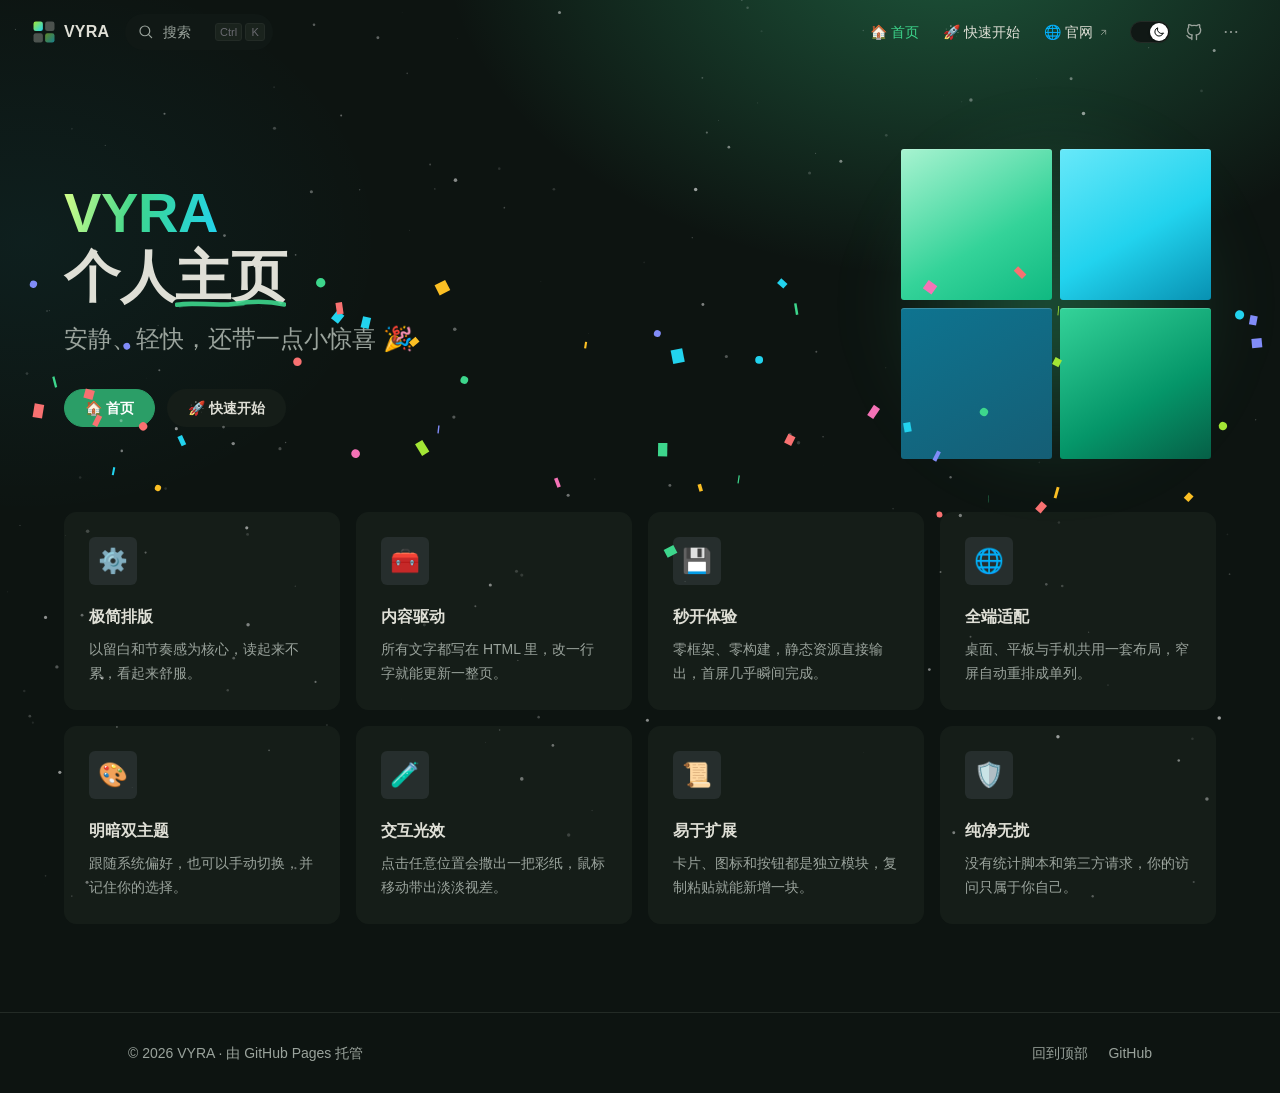
==== index.html @ b3dafbaf "Redesign: VitePress-style nav, pill theme switch, confetti click" ====
<!DOCTYPE html>
<html lang="zh-CN" data-theme="dark">
<head>
  <meta charset="utf-8">
  <meta name="viewport" content="width=device-width, initial-scale=1">
  <title>VYRA · 个人主页</title>
  <meta name="description" content="VYRA 的个人站点：星空背景、点击彩纸、特性卡片与明暗主题。纯静态，由 GitHub Pages 托管。">
  <meta name="theme-color" content="#0d1411">
  <meta property="og:title" content="VYRA · 个人主页">
  <meta property="og:description" content="属于你的数字自留地。">
  <meta property="og:type" content="website">
  <link rel="icon" href="assets/img/favicon.svg" type="image/svg+xml">
  <link rel="stylesheet" href="assets/css/style.css">
  <script>
    // 首帧前定主题，避免刷新闪白；默认深色，?theme=light 可预览浅色
    (function () {
      try {
        var q = new URLSearchParams(location.search).get('theme');
        if (q === 'light' || q === 'dark') {
          document.documentElement.dataset.theme = q;
          return;
        }
        var saved = localStorage.getItem('vyra-theme');
        document.documentElement.dataset.theme = saved === 'light' ? 'light' : 'dark';
      } catch (e) {
        document.documentElement.dataset.theme = 'dark';
      }
    })();
  </script>
</head>

<body id="top">
  <!-- 星空：在内容后面 -->
  <canvas id="fx" aria-hidden="true"></canvas>
  <!-- 彩纸：点击时在内容上面 -->
  <canvas id="confetti" aria-hidden="true"></canvas>

  <!-- ==================== 顶部导航 ==================== -->
  <header class="nav" id="nav">
    <div class="nav-bar">
      <a class="nav-title" href="#top" aria-label="回到首页">
        <svg class="nav-logo" viewBox="0 0 32 32" aria-hidden="true">
          <defs>
            <linearGradient id="lg" x1="0" y1="0" x2="1" y2="1">
              <stop offset="0" stop-color="#a3e635"></stop>
              <stop offset="1" stop-color="#22d3ee"></stop>
            </linearGradient>
          </defs>
          <rect x="2" y="2" width="12.5" height="12.5" rx="3" fill="url(#lg)"></rect>
          <rect x="17.5" y="2" width="12.5" height="12.5" rx="3" fill="currentColor" opacity=".3"></rect>
          <rect x="2" y="17.5" width="12.5" height="12.5" rx="3" fill="currentColor" opacity=".3"></rect>
          <rect x="17.5" y="17.5" width="12.5" height="12.5" rx="3" fill="url(#lg)" opacity=".55"></rect>
        </svg>
        <span>VYRA</span>
      </a>

      <button class="nav-search" id="searchTrigger" type="button" aria-haspopup="dialog">
        <svg viewBox="0 0 24 24" aria-hidden="true"><circle cx="10.5" cy="10.5" r="6.5"></circle><path d="m19.5 19.5-4-4"></path></svg>
        <span class="search-text">搜索</span>
        <span class="search-keys"><kbd>Ctrl</kbd><kbd>K</kbd></span>
      </button>

      <div class="nav-content">
        <nav class="nav-menu" aria-label="主导航">
          <a class="nav-link active" href="#top"><span>🏠 首页</span></a>
          <a class="nav-link" href="#features"><span>🚀 快速开始</span></a>
          <a class="nav-link external" href="https://github.com/cqlinglin" target="_blank" rel="noopener">
            <span>🌐 官网</span>
            <svg class="link-icon" viewBox="0 0 24 24" aria-hidden="true"><path d="M8 16 16 8M9 8h7v7"></path></svg>
          </a>
        </nav>

        <!-- 明暗开关：40×22 胶囊，滑块里带日/月图标 -->
        <div class="nav-appearance">
          <button class="switch" id="themeToggle" type="button" role="switch" aria-checked="false" aria-label="切换深浅模式" title="切换深浅模式">
            <span class="check">
              <span class="icon">
                <svg class="sun" viewBox="0 0 24 24" aria-hidden="true">
                  <circle cx="12" cy="12" r="4.2"></circle>
                  <path d="M12 2.6v2.2M12 19.2v2.2M2.6 12h2.2M19.2 12h2.2M5.3 5.3l1.6 1.6M17.1 17.1l1.6 1.6M5.3 18.7l1.6-1.6M17.1 6.9l1.6-1.6"></path>
                </svg>
                <svg class="moon" viewBox="0 0 24 24" aria-hidden="true">
                  <path d="M20.4 14.6A8.6 8.6 0 0 1 9.4 3.6a8.6 8.6 0 1 0 11 11Z"></path>
                </svg>
              </span>
            </span>
          </button>
        </div>

        <a class="nav-social" href="https://github.com/cqlinglin/cqlinglin.github.io" target="_blank" rel="noopener" aria-label="GitHub 仓库" title="GitHub 仓库">
          <svg viewBox="0 0 24 24" aria-hidden="true"><path d="M9 19c-4 1.2-4-2.2-5.5-2.7M15 21v-3.4c0-1 .1-1.4-.5-2 2.8-.3 5.5-1.4 5.5-6a4.7 4.7 0 0 0-1.3-3.2 4.4 4.4 0 0 0-.1-3.3s-1.1-.3-3.4 1.3a11.6 11.6 0 0 0-6 0C6.9 2.8 5.8 3.1 5.8 3.1a4.4 4.4 0 0 0-.1 3.3A4.7 4.7 0 0 0 4.4 9.6c0 4.6 2.7 5.7 5.5 6-.5.5-.5 1-.5 1.9V21"></path></svg>
        </a>

        <div class="nav-extra">
          <button class="extra-btn" id="extraBtn" type="button" aria-haspopup="true" aria-expanded="false" aria-label="更多">
            <svg viewBox="0 0 24 24" aria-hidden="true"><circle cx="5" cy="12" r="1.4"></circle><circle cx="12" cy="12" r="1.4"></circle><circle cx="19" cy="12" r="1.4"></circle></svg>
          </button>
          <div class="extra-menu" id="extraMenu" hidden>
            <div class="extra-group">
              <p class="extra-label">深浅模式</p>
              <button class="switch" id="themeToggle2" type="button" role="switch" aria-checked="false" aria-label="切换深浅模式">
                <span class="check">
                  <span class="icon">
                    <svg class="sun" viewBox="0 0 24 24" aria-hidden="true"><circle cx="12" cy="12" r="4.2"></circle><path d="M12 2.6v2.2M12 19.2v2.2M2.6 12h2.2M19.2 12h2.2M5.3 5.3l1.6 1.6M17.1 17.1l1.6 1.6M5.3 18.7l1.6-1.6M17.1 6.9l1.6-1.6"></path></svg>
                    <svg class="moon" viewBox="0 0 24 24" aria-hidden="true"><path d="M20.4 14.6A8.6 8.6 0 0 1 9.4 3.6a8.6 8.6 0 1 0 11 11Z"></path></svg>
                  </span>
                </span>
              </button>
            </div>
            <div class="extra-group">
              <a class="extra-item" href="https://github.com/cqlinglin/cqlinglin.github.io" target="_blank" rel="noopener">
                <svg viewBox="0 0 24 24" aria-hidden="true"><path d="M9 19c-4 1.2-4-2.2-5.5-2.7M15 21v-3.4c0-1 .1-1.4-.5-2 2.8-.3 5.5-1.4 5.5-6a4.7 4.7 0 0 0-1.3-3.2 4.4 4.4 0 0 0-.1-3.3s-1.1-.3-3.4 1.3a11.6 11.6 0 0 0-6 0C6.9 2.8 5.8 3.1 5.8 3.1a4.4 4.4 0 0 0-.1 3.3A4.7 4.7 0 0 0 4.4 9.6c0 4.6 2.7 5.7 5.5 6-.5.5-.5 1-.5 1.9V21"></path></svg>
                <span>GitHub 仓库</span>
              </a>
            </div>
          </div>
        </div>

        <button class="hamburger" id="menuBtn" type="button" aria-label="菜单" aria-expanded="false" aria-controls="navScreen">
          <span></span><span></span><span></span>
        </button>
      </div>
    </div>

    <!-- 手机端下拉 -->
    <div class="nav-screen" id="navScreen" hidden>
      <a class="screen-link" href="#top">🏠 首页</a>
      <a class="screen-link" href="#features">🚀 快速开始</a>
      <a class="screen-link" href="https://github.com/cqlinglin" target="_blank" rel="noopener">🌐 官网</a>
      <div class="screen-row">
        <span>深浅模式</span>
        <button class="switch" id="themeToggle3" type="button" role="switch" aria-checked="false" aria-label="切换深浅模式">
          <span class="check">
            <span class="icon">
              <svg class="sun" viewBox="0 0 24 24" aria-hidden="true"><circle cx="12" cy="12" r="4.2"></circle><path d="M12 2.6v2.2M12 19.2v2.2M2.6 12h2.2M19.2 12h2.2M5.3 5.3l1.6 1.6M17.1 17.1l1.6 1.6M5.3 18.7l1.6-1.6M17.1 6.9l1.6-1.6"></path></svg>
              <svg class="moon" viewBox="0 0 24 24" aria-hidden="true"><path d="M20.4 14.6A8.6 8.6 0 0 1 9.4 3.6a8.6 8.6 0 1 0 11 11Z"></path></svg>
            </span>
          </span>
        </button>
      </div>
    </div>
  </header>

  <main>
    <!-- ==================== 首屏 ==================== -->
    <section class="hero">
      <div class="hero-container">
        <div class="hero-main">
          <h1 class="heading">
            <span class="name">VYRA</span>
            <span class="text">个人<span class="mark">主页</span></span>
          </h1>
          <p class="tagline">安静、轻快，还带一点小惊喜 🎉</p>
          <div class="actions">
            <a class="btn brand" href="#features">🏠 首页</a>
            <a class="btn alt" href="#features">🚀 快速开始</a>
          </div>
        </div>

        <div class="hero-image" aria-hidden="true">
          <div class="image-bg"></div>
          <div class="logo-grid">
            <span></span><span></span><span></span><span></span>
          </div>
        </div>
      </div>
    </section>

    <!-- ==================== 特性 ==================== -->
    <section class="features" id="features">
      <div class="features-container">
        <div class="items">
          <!-- 想改内容：改 h2 与 p；加一张卡就复制整个 <div class="item"> -->
          <div class="item">
            <article class="box">
              <div class="icon">⚙️</div>
              <h2 class="title">极简排版</h2>
              <p class="details">以留白和节奏感为核心，读起来不累，看起来舒服。</p>
            </article>
          </div>
          <div class="item">
            <article class="box">
              <div class="icon">🧰</div>
              <h2 class="title">内容驱动</h2>
              <p class="details">所有文字都写在 HTML 里，改一行字就能更新一整页。</p>
            </article>
          </div>
          <div class="item">
            <article class="box">
              <div class="icon">💾</div>
              <h2 class="title">秒开体验</h2>
              <p class="details">零框架、零构建，静态资源直接输出，首屏几乎瞬间完成。</p>
            </article>
          </div>
          <div class="item">
            <article class="box">
              <div class="icon">🌐</div>
              <h2 class="title">全端适配</h2>
              <p class="details">桌面、平板与手机共用一套布局，窄屏自动重排成单列。</p>
            </article>
          </div>
          <div class="item">
            <article class="box">
              <div class="icon">🎨</div>
              <h2 class="title">明暗双主题</h2>
              <p class="details">跟随系统偏好，也可以手动切换，并记住你的选择。</p>
            </article>
          </div>
          <div class="item">
            <article class="box">
              <div class="icon">🧪</div>
              <h2 class="title">交互光效</h2>
              <p class="details">点击任意位置会撒出一把彩纸，鼠标移动带出淡淡视差。</p>
            </article>
          </div>
          <div class="item">
            <article class="box">
              <div class="icon">📜</div>
              <h2 class="title">易于扩展</h2>
              <p class="details">卡片、图标和按钮都是独立模块，复制粘贴就能新增一块。</p>
            </article>
          </div>
          <div class="item">
            <article class="box">
              <div class="icon">🛡️</div>
              <h2 class="title">纯净无扰</h2>
              <p class="details">没有统计脚本和第三方请求，你的访问只属于你自己。</p>
            </article>
          </div>
        </div>
      </div>
    </section>
  </main>

  <footer class="footer">
    <div class="footer-inner">
      <p class="footer-text">© <span id="year">2026</span> VYRA · 由 GitHub Pages 托管</p>
      <p class="footer-links">
        <a href="#top">回到顶部</a>
        <a href="https://github.com/cqlinglin" target="_blank" rel="noopener">GitHub</a>
      </p>
    </div>
  </footer>

  <!-- ==================== 搜索浮层 ==================== -->
  <div class="search-overlay" id="searchOverlay" role="dialog" aria-modal="true" aria-label="站内搜索" hidden>
    <div class="search-panel">
      <div class="search-field">
        <svg viewBox="0 0 24 24" aria-hidden="true"><circle cx="11" cy="11" r="7"></circle><path d="m20 20-3.5-3.5"></path></svg>
        <input id="searchInput" type="text" placeholder="搜索页面里的内容…" autocomplete="off" spellcheck="false">
        <button class="search-close" id="searchClose" type="button" aria-label="关闭搜索">Esc</button>
      </div>
      <ul class="search-results" id="searchResults"></ul>
      <p class="search-empty" id="searchEmpty" hidden>没有找到相关内容</p>
    </div>
  </div>

  <script src="assets/js/main.js" defer></script>
</body>
</html>
---- assets/css/style.css ----
/* ============================================================
   VYRA · 个人主页
   版式参照 VitePress 默认主题的首页：导航 64px、首屏 1152px 两栏、
   标题 56/64、按钮 38px 圆角 20、卡片 12px 圆角 + 48px emoji 图标。
   配色为深绿星光 / 纯白两套，可在下面两组变量里整体替换。
   ============================================================ */

/* ---------- 1. 变量 ---------- */
:root {
  --nav-height: 64px;
  --layout-max: 1440px;
  --content-max: 1152px;

  --bg: #0d1411;
  --bg-alt: #101815;
  --bg-soft: #151d18;
  --bg-elv: #1a231d;
  --nav-bg: rgba(13, 20, 17, 0.82);
  --divider: #232b26;
  --text-1: #dfdfd6;
  --text-2: #9aa39c;
  --text-3: #6a6a71;
  --knob: #ffffff;

  --brand-1: #3dd68c;
  --brand-2: #30a46c;
  --brand-3: #2b9e67;
  --brand-soft: rgba(61, 214, 140, 0.14);
  --glow: rgba(61, 214, 140, 0.34);
  --press: rgba(142, 150, 170, 0.14);
  --shadow-1: 0 1px 2px rgba(0, 0, 0, 0.12), 0 1px 3px rgba(0, 0, 0, 0.16);
  --shadow-2: 0 12px 28px rgba(0, 0, 0, 0.35);

  --ease: cubic-bezier(0.22, 1, 0.36, 1);
}

:root[data-theme="light"] {
  --bg: #ffffff;
  --bg-alt: #f6f6f7;
  --bg-soft: #f6f6f7;
  --bg-elv: #ffffff;
  --nav-bg: rgba(255, 255, 255, 0.86);
  --divider: #e2e2e3;
  --text-1: #3c3c43;
  --text-2: #67676c;
  --text-3: #929295;
  --knob: #1b1b1f;

  --brand-1: #18794e;
  --brand-2: #299764;
  --brand-3: #30a46c;
  --brand-soft: rgba(24, 121, 78, 0.1);
  --glow: rgba(48, 164, 108, 0.22);
  --press: rgba(142, 150, 170, 0.18);
  --shadow-2: 0 12px 28px rgba(15, 32, 25, 0.12);
}

/* ---------- 2. 基础 ---------- */
*,
*::before,
*::after {
  box-sizing: border-box;
}

html {
  scroll-behavior: smooth;
  scroll-padding-top: calc(var(--nav-height) + 8px);
  -webkit-text-size-adjust: 100%;
}

body {
  margin: 0;
  min-height: 100vh;
  color: var(--text-1);
  background-color: var(--bg);
  background-image:
    radial-gradient(58% 46% at 74% -6%, var(--glow), transparent 68%),
    radial-gradient(40% 36% at 2% 22%, rgba(34, 211, 238, 0.06), transparent 70%);
  background-repeat: no-repeat;
  font-family: -apple-system, BlinkMacSystemFont, "Segoe UI", Roboto, "PingFang SC",
    "HarmonyOS Sans SC", "Microsoft YaHei", sans-serif;
  font-size: 16px;
  line-height: 24px;
  overflow-x: hidden;
  transition: background-color 0.25s ease, color 0.25s ease;
}

h1,
h2,
h3,
p {
  margin: 0;
}

a {
  color: inherit;
  text-decoration: none;
}

img,
svg {
  display: block;
  max-width: 100%;
}

::selection {
  background: var(--brand-soft);
}

:focus-visible {
  outline: 2px solid var(--brand-1);
  outline-offset: 2px;
  border-radius: 4px;
}

#fx {
  position: fixed;
  inset: 0;
  width: 100%;
  height: 100%;
  z-index: 0;
  pointer-events: none;
  opacity: 0.95;
}

:root[data-theme="light"] #fx {
  opacity: 0.14;
}

#confetti {
  position: fixed;
  inset: 0;
  width: 100%;
  height: 100%;
  z-index: 999;
  pointer-events: none;
}

/* ---------- 3. 导航 ---------- */
.nav {
  position: fixed;
  top: 0;
  left: 0;
  right: 0;
  z-index: 50;
  transition: background-color 0.25s ease, border-color 0.25s ease;
  border-bottom: 1px solid transparent;
}

.nav.scrolled {
  background: var(--nav-bg);
  border-bottom-color: var(--divider);
  backdrop-filter: blur(12px) saturate(160%);
  -webkit-backdrop-filter: blur(12px) saturate(160%);
}

.nav-bar {
  display: flex;
  align-items: center;
  height: var(--nav-height);
  max-width: calc(var(--layout-max) - 64px);
  margin: 0 auto;
  padding: 0 32px;
}

.nav-title {
  display: flex;
  align-items: center;
  gap: 8px;
  font-size: 16px;
  font-weight: 700;
  letter-spacing: 0.01em;
  white-space: nowrap;
}

.nav-logo {
  width: 24px;
  height: 24px;
  color: var(--text-1);
}

.nav-search {
  display: flex;
  align-items: center;
  gap: 8px;
  height: 36px;
  margin-left: 16px;
  padding: 0 8px 0 12px;
  border: 0;
  border-radius: 40px;
  background: var(--bg-alt);
  color: var(--text-2);
  font: inherit;
  font-size: 14px;
  cursor: pointer;
  transition: background-color 0.25s, color 0.25s;
}

.nav-search:hover {
  color: var(--text-1);
  background: var(--bg-soft);
}

.nav-search svg {
  width: 18px;
  height: 18px;
  flex-shrink: 0;
  fill: none;
  stroke: currentColor;
  stroke-width: 1.6;
  stroke-linecap: round;
}

.search-text {
  padding-right: 10px;
  white-space: nowrap;
}

.search-keys {
  display: flex;
  gap: 3px;
  margin-left: 6px;
}

.search-keys kbd {
  display: inline-flex;
  align-items: center;
  justify-content: center;
  height: 18px;
  min-width: 20px;
  padding: 0 4px;
  border: 1px solid var(--divider);
  border-radius: 3px;
  background: var(--bg-elv);
  color: var(--text-3);
  font-family: inherit;
  font-size: 11px;
  line-height: 1;
}

.nav-content {
  display: flex;
  align-items: center;
  margin-left: auto;
}

.nav-menu {
  display: flex;
  align-items: center;
}

.nav-link {
  display: flex;
  align-items: center;
  gap: 4px;
  padding: 0 12px;
  line-height: var(--nav-height);
  font-size: 14px;
  font-weight: 500;
  color: var(--text-1);
  white-space: nowrap;
  transition: color 0.25s;
}

.nav-link:hover,
.nav-link.active {
  color: var(--brand-1);
}

.link-icon {
  width: 13px;
  height: 13px;
  fill: none;
  stroke: currentColor;
  stroke-width: 1.6;
  stroke-linecap: round;
  opacity: 0.6;
}

.nav-appearance {
  display: flex;
  align-items: center;
  padding-left: 8px;
}

/* 明暗开关 */
.switch {
  position: relative;
  display: block;
  width: 40px;
  height: 22px;
  padding: 0;
  border: 1px solid var(--divider);
  border-radius: 11px;
  background: var(--bg-alt);
  cursor: pointer;
  flex-shrink: 0;
  transition: border-color 0.25s, background-color 0.25s;
}

.switch:hover {
  border-color: var(--brand-1);
}

.switch .check {
  position: absolute;
  top: 1px;
  left: 1px;
  width: 18px;
  height: 18px;
  border-radius: 50%;
  background: var(--knob);
  box-shadow: var(--shadow-1);
  transition: transform 0.25s var(--ease);
}

.switch .icon {
  position: relative;
  display: block;
  width: 18px;
  height: 18px;
  border-radius: 50%;
  overflow: hidden;
}

.switch .icon svg {
  position: absolute;
  top: 3px;
  left: 3px;
  width: 12px;
  height: 12px;
  fill: none;
  stroke: var(--bg);
  stroke-width: 2;
  stroke-linecap: round;
  stroke-linejoin: round;
  transition: opacity 0.25s;
}

:root[data-theme="light"] .switch .icon svg {
  stroke: var(--bg);
}

.switch .sun {
  opacity: 0;
}

.switch .moon {
  opacity: 1;
}

:root[data-theme="light"] .switch .sun {
  opacity: 1;
}

:root[data-theme="light"] .switch .moon {
  opacity: 0;
}

:root[data-theme="dark"] .switch .check {
  transform: translateX(18px);
}

.nav-social {
  display: grid;
  place-items: center;
  width: 36px;
  height: 36px;
  margin-left: 6px;
  border-radius: 6px;
  color: var(--text-2);
  transition: color 0.25s, background-color 0.25s;
}

.nav-social:hover {
  color: var(--text-1);
  background: var(--press);
}

.nav-social svg {
  width: 20px;
  height: 20px;
  fill: none;
  stroke: currentColor;
  stroke-width: 1.6;
  stroke-linecap: round;
  stroke-linejoin: round;
}

.nav-extra {
  position: relative;
}

.extra-btn {
  display: grid;
  place-items: center;
  width: 34px;
  height: 34px;
  margin-left: 2px;
  padding: 0;
  border: 0;
  border-radius: 6px;
  background: transparent;
  color: var(--text-2);
  cursor: pointer;
  transition: color 0.25s, background-color 0.25s;
}

.extra-btn:hover,
.extra-btn[aria-expanded="true"] {
  color: var(--text-1);
  background: var(--press);
}

.extra-btn svg {
  width: 18px;
  height: 18px;
  fill: currentColor;
}

.extra-menu {
  position: absolute;
  top: calc(100% + 8px);
  right: 0;
  min-width: 208px;
  padding: 8px;
  border: 1px solid var(--divider);
  border-radius: 12px;
  background: var(--bg-elv);
  box-shadow: var(--shadow-2);
}

.extra-menu[hidden] {
  display: none;
}

.extra-group + .extra-group {
  margin-top: 4px;
  padding-top: 8px;
  border-top: 1px solid var(--divider);
}

.extra-label {
  padding: 4px 10px 8px;
  color: var(--text-3);
  font-size: 12px;
  line-height: 16px;
}

.extra-group .switch {
  margin: 0 10px 8px;
}

.extra-item {
  display: flex;
  align-items: center;
  gap: 10px;
  padding: 8px 10px;
  border-radius: 6px;
  font-size: 14px;
  color: var(--text-1);
}

.extra-item:hover {
  background: var(--press);
}

.extra-item svg {
  width: 16px;
  height: 16px;
  fill: none;
  stroke: currentColor;
  stroke-width: 1.6;
}

.hamburger {
  display: none;
  width: 40px;
  height: 40px;
  margin-left: 8px;
  padding: 0;
  border: 0;
  border-radius: 6px;
  background: transparent;
  cursor: pointer;
}

.hamburger span {
  display: block;
  width: 18px;
  height: 2px;
  margin: 4px auto;
  border-radius: 2px;
  background: var(--text-1);
  transition: transform 0.25s var(--ease), opacity 0.25s;
}

.hamburger[aria-expanded="true"] span:nth-child(1) {
  transform: translateY(6px) rotate(45deg);
}

.hamburger[aria-expanded="true"] span:nth-child(2) {
  opacity: 0;
}

.hamburger[aria-expanded="true"] span:nth-child(3) {
  transform: translateY(-6px) rotate(-45deg);
}

.nav-screen {
  display: flex;
  flex-direction: column;
  padding: 8px 16px 16px;
  border-top: 1px solid var(--divider);
  background: var(--bg);
}

.nav-screen[hidden] {
  display: none;
}

.screen-link {
  padding: 10px 8px;
  border-radius: 6px;
  font-size: 15px;
  color: var(--text-1);
}

.screen-link:hover {
  background: var(--press);
}

.screen-row {
  display: flex;
  align-items: center;
  justify-content: space-between;
  margin-top: 4px;
  padding: 10px 8px 6px;
  border-top: 1px solid var(--divider);
  font-size: 14px;
  color: var(--text-2);
}

/* ---------- 4. 首屏 ---------- */
.hero {
  padding: calc(var(--nav-height) + 80px) 64px 40px;
}

.hero-container {
  display: flex;
  align-items: center;
  justify-content: space-between;
  gap: 32px;
  max-width: var(--content-max);
  margin: 0 auto;
}

.hero-main {
  flex: 1 1 auto;
  max-width: 592px;
}

.heading {
  display: flex;
  flex-direction: column;
  font-weight: 700;
  letter-spacing: -0.4px;
}

.name,
.text {
  width: fit-content;
  font-size: 56px;
  line-height: 64px;
  font-weight: 700;
}

.name {
  background: linear-gradient(100deg, #d7ff8a 0%, var(--brand-1) 46%, #22d3ee 100%);
  -webkit-background-clip: text;
  background-clip: text;
  color: transparent;
}

:root[data-theme="light"] .name {
  background: linear-gradient(100deg, #4d7c0f 0%, var(--brand-1) 52%, #0e7490 100%);
  -webkit-background-clip: text;
  background-clip: text;
}

.text {
  position: relative;
  color: var(--text-1);
}

/* 手绘下划线 */
.mark {
  position: relative;
  display: inline-block;
}

.mark::after {
  content: "";
  position: absolute;
  left: 0;
  right: 0;
  bottom: 0.02em;
  height: 0.16em;
  background: url("data:image/svg+xml;charset=utf-8,%3Csvg xmlns='http://www.w3.org/2000/svg' viewBox='0 0 200 14' preserveAspectRatio='none'%3E%3Cpath d='M3 9C34 3.4 71 12 108 7.2S172 3.6 197 8.6' fill='none' stroke='%233dd68c' stroke-width='7' stroke-linecap='round'/%3E%3Cpath d='M8 11.6C44 7 86 12.4 124 9.4' fill='none' stroke='%233dd68c' stroke-width='3' stroke-linecap='round' opacity='.45'/%3E%3C/svg%3E")
    no-repeat center / 100% 100%;
  opacity: 0.9;
  pointer-events: none;
}

:root[data-theme="light"] .mark::after {
  filter: brightness(0.75) saturate(1.2);
}

.tagline {
  max-width: 592px;
  padding-top: 12px;
  color: var(--text-2);
  font-size: 24px;
  line-height: 36px;
  font-weight: 500;
}

.actions {
  display: flex;
  flex-wrap: wrap;
  gap: 12px;
  padding-top: 32px;
}

.btn {
  display: inline-flex;
  align-items: center;
  gap: 6px;
  height: 38px;
  padding: 0 20px;
  border: 1px solid transparent;
  border-radius: 20px;
  font-size: 14px;
  font-weight: 600;
  line-height: 36px;
  white-space: nowrap;
  transition: background-color 0.25s, border-color 0.25s, color 0.25s,
    transform 0.2s var(--ease);
}

.btn:hover {
  transform: translateY(-1px);
}

.btn.brand {
  background: var(--brand-3);
  border-color: var(--brand-3);
  color: #ffffff;
}

.btn.brand:hover {
  background: var(--brand-2);
  border-color: var(--brand-2);
}

.btn.alt {
  background: var(--bg-soft);
  border-color: transparent;
  color: var(--text-1);
}

.btn.alt:hover {
  background: var(--bg-elv);
}

.hero-image {
  position: relative;
  display: grid;
  place-items: center;
  flex: 0 0 320px;
  width: 320px;
  height: 320px;
}

.image-bg {
  position: absolute;
  width: 320px;
  height: 320px;
  border-radius: 50%;
  background: radial-gradient(circle at center, var(--glow), transparent 68%);
  filter: blur(28px);
  transform: scale(1.15);
  animation: breathe 8s ease-in-out infinite;
}

.logo-grid {
  position: relative;
  display: grid;
  grid-template-columns: repeat(2, 1fr);
  gap: 8px;
  width: 310px;
  height: 310px;
  animation: float 7s ease-in-out infinite;
}

.logo-grid span {
  border-radius: 3px;
  box-shadow: inset 0 1px 0 rgba(255, 255, 255, 0.18);
}

.logo-grid span:nth-child(1) {
  background: linear-gradient(150deg, #a7f3d0, #34d399 60%, #10b981);
}

.logo-grid span:nth-child(2) {
  background: linear-gradient(150deg, #67e8f9, #22d3ee 55%, #0891b2);
}

.logo-grid span:nth-child(3) {
  background: linear-gradient(150deg, #0e7490, #155e75);
}

.logo-grid span:nth-child(4) {
  background: linear-gradient(150deg, #34d399, #059669 60%, #065f46);
}

/* ---------- 5. 特性卡片 ---------- */
.features {
  padding: 8px 64px 88px;
}

.features-container {
  max-width: var(--content-max);
  margin: 0 auto;
}

.items {
  display: flex;
  flex-wrap: wrap;
  margin: -8px;
}

.item {
  width: 25%;
  padding: 8px;
}

.box {
  display: flex;
  flex-direction: column;
  height: 100%;
  padding: 24px;
  border: 1px solid var(--bg-soft);
  border-radius: 12px;
  background: var(--bg-soft);
  transition: border-color 0.25s, background-color 0.25s, transform 0.25s var(--ease);
}

.box:hover {
  border-color: var(--brand-1);
  transform: translateY(-2px);
}

.box .icon {
  display: flex;
  align-items: center;
  justify-content: center;
  width: 48px;
  height: 48px;
  margin-bottom: 20px;
  border-radius: 6px;
  background: var(--press);
  font-size: 24px;
  line-height: 1;
}

.box .title {
  font-size: 16px;
  line-height: 24px;
  font-weight: 600;
  color: var(--text-1);
}

.box .details {
  padding-top: 8px;
  color: var(--text-2);
  font-size: 14px;
  line-height: 24px;
  font-weight: 500;
}

/* ---------- 6. 页脚 ---------- */
.footer {
  border-top: 1px solid var(--divider);
}

.footer-inner {
  display: flex;
  flex-wrap: wrap;
  align-items: center;
  justify-content: space-between;
  gap: 12px;
  max-width: var(--content-max);
  margin: 0 auto;
  padding: 28px 64px;
  color: var(--text-2);
  font-size: 14px;
}

.footer-links {
  display: flex;
  gap: 20px;
}

.footer-links a:hover {
  color: var(--text-1);
}

/* ---------- 7. 搜索浮层 ---------- */
.search-overlay {
  position: fixed;
  inset: 0;
  z-index: 1000;
  display: grid;
  justify-items: center;
  align-content: start;
  padding: 12vh 20px 20px;
  background: rgba(0, 0, 0, 0.5);
  backdrop-filter: blur(8px);
  -webkit-backdrop-filter: blur(8px);
}

:root[data-theme="light"] .search-overlay {
  background: rgba(60, 70, 65, 0.32);
}

.search-overlay[hidden] {
  display: none;
}

.search-panel {
  width: min(560px, 100%);
  border: 1px solid var(--divider);
  border-radius: 12px;
  background: var(--bg-elv);
  box-shadow: var(--shadow-2);
  overflow: hidden;
}

.search-field {
  display: flex;
  align-items: center;
  gap: 12px;
  padding: 14px 16px;
  border-bottom: 1px solid var(--divider);
}

.search-field svg {
  width: 17px;
  height: 17px;
  flex-shrink: 0;
  fill: none;
  stroke: var(--text-2);
  stroke-width: 1.8;
  stroke-linecap: round;
}

.search-field input {
  flex: 1;
  min-width: 0;
  border: 0;
  background: transparent;
  color: var(--text-1);
  font: inherit;
  font-size: 15px;
  outline: none;
}

.search-field input::placeholder {
  color: var(--text-3);
}

.search-close {
  padding: 3px 8px;
  border: 1px solid var(--divider);
  border-radius: 4px;
  background: transparent;
  color: var(--text-3);
  font: inherit;
  font-size: 11px;
  cursor: pointer;
}

.search-close:hover {
  color: var(--text-1);
}

.search-results {
  max-height: 46vh;
  margin: 0;
  padding: 8px;
  list-style: none;
  overflow-y: auto;
}

.search-results li a {
  display: block;
  padding: 9px 12px;
  border-radius: 6px;
}

.search-results li a:hover,
.search-results li a.is-hover {
  background: var(--press);
}

.search-results strong {
  display: block;
  font-size: 14px;
  font-weight: 600;
}

.search-results span {
  display: block;
  margin-top: 2px;
  color: var(--text-2);
  font-size: 12px;
  overflow: hidden;
  text-overflow: ellipsis;
  white-space: nowrap;
}

.search-empty {
  padding: 18px 20px 22px;
  color: var(--text-2);
  font-size: 14px;
  text-align: center;
}

/* ---------- 8. 动画 ---------- */
@keyframes float {
  0%, 100% { transform: translateY(0) rotate(-2deg); }
  50% { transform: translateY(-10px) rotate(1deg); }
}

@keyframes breathe {
  0%, 100% { opacity: 0.7; transform: scale(1.1); }
  50% { opacity: 1; transform: scale(1.22); }
}

/* ---------- 9. 响应式 ---------- */
@media (max-width: 1100px) {
  .name,
  .text {
    font-size: 48px;
    line-height: 56px;
  }

  .tagline {
    font-size: 20px;
    line-height: 32px;
  }

  .hero-image {
    flex-basis: 260px;
    width: 260px;
    height: 260px;
  }

  .logo-grid {
    width: 240px;
    height: 240px;
  }

  .image-bg {
    width: 260px;
    height: 260px;
  }
}

@media (max-width: 959px) {
  .hero {
    padding: calc(var(--nav-height) + 40px) 24px 40px;
  }

  .hero-container {
    flex-direction: column;
    gap: 24px;
    text-align: center;
  }

  .hero-image {
    order: -1;
    flex-basis: 220px;
    width: 220px;
    height: 220px;
  }

  .logo-grid {
    width: 200px;
    height: 200px;
    gap: 8px;
  }

  .image-bg {
    width: 220px;
    height: 220px;
  }

  .hero-main {
    max-width: 100%;
  }

  .name,
  .text {
    margin: 0 auto;
  }

  .tagline {
    margin: 0 auto;
  }

  .actions {
    justify-content: center;
  }

  .features {
    padding: 8px 24px 64px;
  }

  .footer-inner {
    padding: 24px;
  }
}

@media (max-width: 767px) {
  .nav-search {
    display: none;
  }

  .nav-menu {
    display: none;
  }

  .nav-appearance,
  .nav-social {
    display: none;
  }

  .hamburger {
    display: block;
  }

  .nav-bar {
    padding: 0 16px 0 24px;
  }

  .item {
    width: 50%;
  }

  .search-keys,
  .search-text {
    display: none;
  }
}

@media (max-width: 639px) {
  .name,
  .text {
    font-size: 32px;
    line-height: 40px;
  }

  .tagline {
    font-size: 18px;
    line-height: 28px;
  }

  .item {
    width: 100%;
  }

  .hero-image {
    flex-basis: 180px;
    width: 180px;
    height: 180px;
  }

  .logo-grid {
    width: 170px;
    height: 170px;
  }

  .image-bg {
    width: 180px;
    height: 180px;
  }

}

/* ---------- 10. 动效偏好 ---------- */
@media (prefers-reduced-motion: reduce) {
  html {
    scroll-behavior: auto;
  }

  *,
  *::before,
  *::after {
    animation-duration: 0.001ms !important;
    animation-iteration-count: 1 !important;
    transition-duration: 0.001ms !important;
  }
}
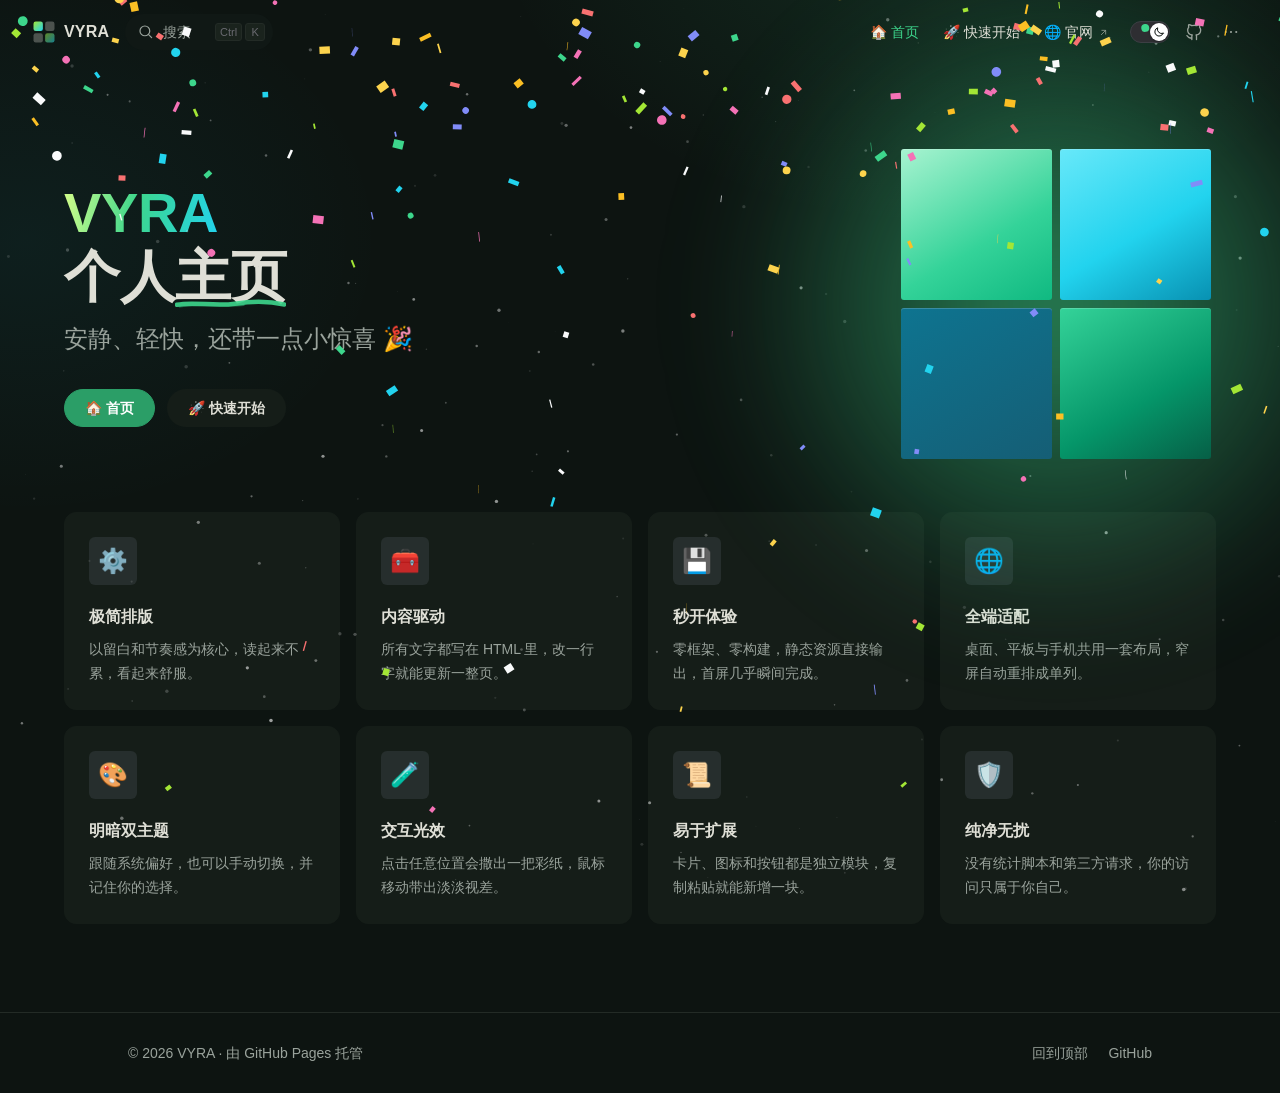
==== commit d2f24add: "Add load confetti, click burst, theme circle reveal, hue glow" ====
--- a/index.html
+++ b/index.html
@@ -255,6 +255,9 @@
     </div>
   </div>
 
+  <!-- 主题切换时从开关位置扩散的圆形遮罩 -->
+  <div class="theme-veil" id="themeVeil" hidden></div>
+
   <script src="assets/js/main.js" defer></script>
 </body>
 </html>
--- a/assets/css/style.css
+++ b/assets/css/style.css
@@ -21,12 +21,14 @@
   --text-2: #9aa39c;
   --text-3: #6a6a71;
   --knob: #ffffff;
+  --switch-bg: #2e2e32;
+  --switch-border: #3c3f44;
 
   --brand-1: #3dd68c;
   --brand-2: #30a46c;
   --brand-3: #2b9e67;
   --brand-soft: rgba(61, 214, 140, 0.14);
-  --glow: rgba(61, 214, 140, 0.34);
+  --glow: #3dd68c;
   --press: rgba(142, 150, 170, 0.14);
   --shadow-1: 0 1px 2px rgba(0, 0, 0, 0.12), 0 1px 3px rgba(0, 0, 0, 0.16);
   --shadow-2: 0 12px 28px rgba(0, 0, 0, 0.35);
@@ -45,12 +47,14 @@
   --text-2: #67676c;
   --text-3: #929295;
   --knob: #1b1b1f;
+  --switch-bg: #f1f1f2;
+  --switch-border: #d9d9de;
 
   --brand-1: #18794e;
   --brand-2: #299764;
   --brand-3: #30a46c;
   --brand-soft: rgba(24, 121, 78, 0.1);
-  --glow: rgba(48, 164, 108, 0.22);
+  --glow: #2ea36a;
   --press: rgba(142, 150, 170, 0.18);
   --shadow-2: 0 12px 28px rgba(15, 32, 25, 0.12);
 }
@@ -74,7 +78,7 @@
   color: var(--text-1);
   background-color: var(--bg);
   background-image:
-    radial-gradient(58% 46% at 74% -6%, var(--glow), transparent 68%),
+    radial-gradient(52% 42% at 74% -8%, rgba(61, 214, 140, 0.12), transparent 68%),
     radial-gradient(40% 36% at 2% 22%, rgba(34, 211, 238, 0.06), transparent 70%);
   background-repeat: no-repeat;
   font-family: -apple-system, BlinkMacSystemFont, "Segoe UI", Roboto, "PingFang SC",
@@ -157,6 +161,7 @@
 .nav-bar {
   display: flex;
   align-items: center;
+  gap: 0;
   height: var(--nav-height);
   max-width: calc(var(--layout-max) - 64px);
   margin: 0 auto;
@@ -165,6 +170,7 @@
 
 .nav-title {
   display: flex;
+  flex-shrink: 0;
   align-items: center;
   gap: 8px;
   font-size: 16px;
@@ -181,6 +187,7 @@
 
 .nav-search {
   display: flex;
+  flex-shrink: 0;
   align-items: center;
   gap: 8px;
   height: 36px;
@@ -240,12 +247,14 @@
 
 .nav-content {
   display: flex;
+  flex-shrink: 0;
   align-items: center;
   margin-left: auto;
 }
 
 .nav-menu {
   display: flex;
+  flex-shrink: 0;
   align-items: center;
 }
 
@@ -281,6 +290,26 @@
   display: flex;
   align-items: center;
   padding-left: 8px;
+  flex-shrink: 0;
+}
+
+@media (max-width: 1279px) {
+  .nav-appearance {
+    display: none;
+  }
+}
+
+@media (max-width: 1100px) {
+  .nav-search {
+    width: 36px;
+    padding: 0;
+    justify-content: center;
+  }
+
+  .search-text,
+  .search-keys {
+    display: none;
+  }
 }
 
 /* 明暗开关 */
@@ -290,9 +319,9 @@
   width: 40px;
   height: 22px;
   padding: 0;
-  border: 1px solid var(--divider);
+  border: 1px solid var(--switch-border);
   border-radius: 11px;
-  background: var(--bg-alt);
+  background: var(--switch-bg);
   cursor: pointer;
   flex-shrink: 0;
   transition: border-color 0.25s, background-color 0.25s;
@@ -684,13 +713,14 @@
 
 .image-bg {
   position: absolute;
-  width: 320px;
-  height: 320px;
+  inset: -70%;
   border-radius: 50%;
-  background: radial-gradient(circle at center, var(--glow), transparent 68%);
-  filter: blur(28px);
-  transform: scale(1.15);
-  animation: breathe 8s ease-in-out infinite;
+  background: radial-gradient(circle at center, var(--glow) 0%, transparent 62%);
+  filter: blur(52px) hue-rotate(0deg);
+  opacity: 0.6;
+  animation: hueSpin 16s linear infinite;
+  pointer-events: none;
+  will-change: filter;
 }
 
 .logo-grid {
@@ -701,6 +731,10 @@
   width: 310px;
   height: 310px;
   animation: float 7s ease-in-out infinite;
+}
+
+:root[data-theme="light"] .image-bg {
+  opacity: 0.3;
 }
 
 .logo-grid span {
@@ -948,6 +982,25 @@
   50% { opacity: 1; transform: scale(1.22); }
 }
 
+@keyframes hueSpin {
+  from { filter: blur(52px) hue-rotate(0deg); }
+  to { filter: blur(52px) hue-rotate(360deg); }
+}
+
+/* 主题切换：从开关位置扩散的圆形遮罩 */
+.theme-veil {
+  position: fixed;
+  inset: 0;
+  z-index: 2000;
+  pointer-events: none;
+  background: #0d1411;
+  will-change: clip-path, opacity;
+}
+
+.theme-veil[hidden] {
+  display: none;
+}
+
 /* ---------- 9. 响应式 ---------- */
 @media (max-width: 1100px) {
   .name,
@@ -972,10 +1025,6 @@
     height: 240px;
   }
 
-  .image-bg {
-    width: 260px;
-    height: 260px;
-  }
 }
 
 @media (max-width: 959px) {
@@ -1002,10 +1051,6 @@
     gap: 8px;
   }
 
-  .image-bg {
-    width: 220px;
-    height: 220px;
-  }
 
   .hero-main {
     max-width: 100%;
@@ -1092,10 +1137,6 @@
     height: 170px;
   }
 
-  .image-bg {
-    width: 180px;
-    height: 180px;
-  }
 
 }
 
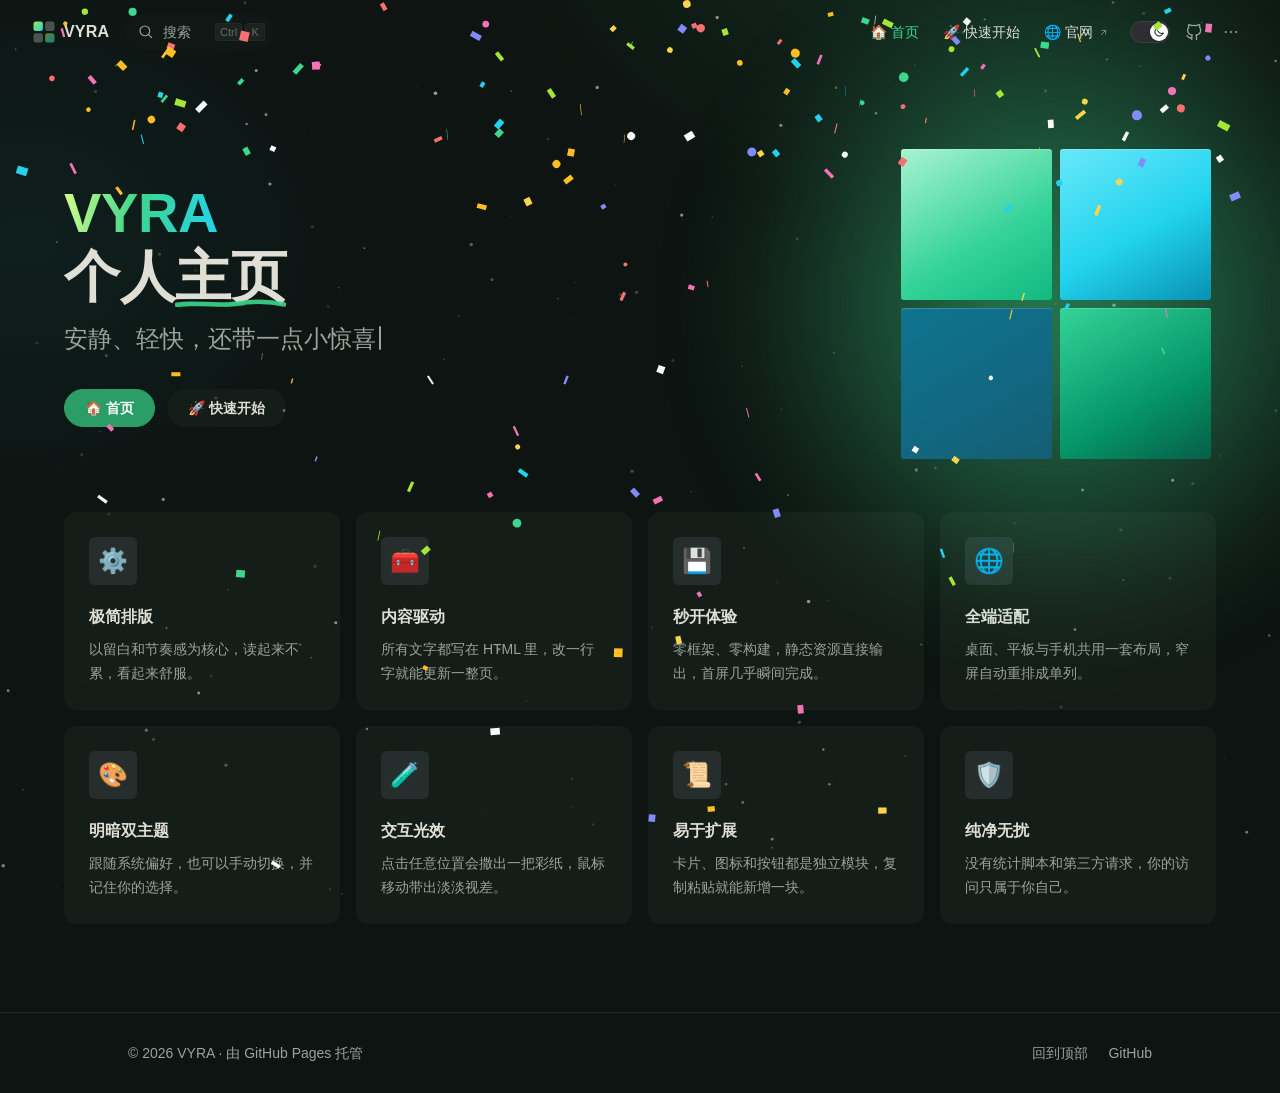
==== commit 2abd809e: "Type-on tagline, non-covering theme wave, static hero logo" ====
--- a/index.html
+++ b/index.html
@@ -150,7 +150,9 @@
             <span class="name">VYRA</span>
             <span class="text">个人<span class="mark">主页</span></span>
           </h1>
-          <p class="tagline">安静、轻快，还带一点小惊喜 🎉</p>
+          <p class="tagline" data-text="安静、轻快，还带一点小惊喜 🎉">
+            <span id="typeText">安静、轻快，还带一点小惊喜 🎉</span><span class="caret" aria-hidden="true"></span>
+          </p>
           <div class="actions">
             <a class="btn brand" href="#features">🏠 首页</a>
             <a class="btn alt" href="#features">🚀 快速开始</a>
@@ -255,8 +257,8 @@
     </div>
   </div>
 
-  <!-- 主题切换时从开关位置扩散的圆形遮罩 -->
-  <div class="theme-veil" id="themeVeil" hidden></div>
+  <!-- 主题切换时从开关扩散的光波 -->
+  <div class="theme-wave" id="themeWave" hidden></div>
 
   <script src="assets/js/main.js" defer></script>
 </body>
--- a/assets/css/style.css
+++ b/assets/css/style.css
@@ -645,6 +645,23 @@
   filter: brightness(0.75) saturate(1.2);
 }
 
+/* 逐字输入的光标 */
+.caret {
+  display: inline-block;
+  width: 2px;
+  height: 1.02em;
+  margin-left: 3px;
+  border-radius: 1px;
+  vertical-align: -0.14em;
+  background: currentColor;
+  animation: caretBlink 1.1s steps(1, end) infinite;
+}
+
+@keyframes caretBlink {
+  0%, 49% { opacity: 1; }
+  50%, 100% { opacity: 0; }
+}
+
 .tagline {
   max-width: 592px;
   padding-top: 12px;
@@ -730,7 +747,6 @@
   gap: 8px;
   width: 310px;
   height: 310px;
-  animation: float 7s ease-in-out infinite;
 }
 
 :root[data-theme="light"] .image-bg {
@@ -972,11 +988,6 @@
 }
 
 /* ---------- 8. 动画 ---------- */
-@keyframes float {
-  0%, 100% { transform: translateY(0) rotate(-2deg); }
-  50% { transform: translateY(-10px) rotate(1deg); }
-}
-
 @keyframes breathe {
   0%, 100% { opacity: 0.7; transform: scale(1.1); }
   50% { opacity: 1; transform: scale(1.22); }
@@ -987,18 +998,42 @@
   to { filter: blur(52px) hue-rotate(360deg); }
 }
 
-/* 主题切换：从开关位置扩散的圆形遮罩 */
-.theme-veil {
+/* 切换主题时让所有颜色一起过渡 */
+html.theme-changing *,
+html.theme-changing *::before,
+html.theme-changing *::after {
+  transition: background-color 0.25s ease, color 0.25s ease,
+    border-color 0.25s ease, fill 0.25s ease, stroke 0.25s ease !important;
+}
+
+/* 主题切换：从开关位置扩散的柔光波，不遮挡内容 */
+.theme-wave {
   position: fixed;
-  inset: 0;
-  z-index: 2000;
+  top: 0;
+  left: 0;
+  width: 10px;
+  height: 10px;
+  margin: -5px 0 0 -5px;
+  border-radius: 50%;
+  z-index: 1200;
   pointer-events: none;
-  background: #0d1411;
-  will-change: clip-path, opacity;
-}
-
-.theme-veil[hidden] {
+  will-change: transform, opacity;
+  animation: themeWave 620ms cubic-bezier(0.22, 0.61, 0.36, 1) forwards;
+}
+
+.theme-wave[hidden] {
   display: none;
+}
+
+@keyframes themeWave {
+  from {
+    transform: translate(var(--wx, 50vw), var(--wy, 10vh)) scale(0.6);
+    opacity: 0.95;
+  }
+  to {
+    transform: translate(var(--wx, 50vw), var(--wy, 10vh)) scale(var(--ws, 120));
+    opacity: 0;
+  }
 }
 
 /* ---------- 9. 响应式 ---------- */
@@ -1142,6 +1177,9 @@
 
 /* ---------- 10. 动效偏好 ---------- */
 @media (prefers-reduced-motion: reduce) {
+  .caret {
+    display: none;
+  }
   html {
     scroll-behavior: auto;
   }
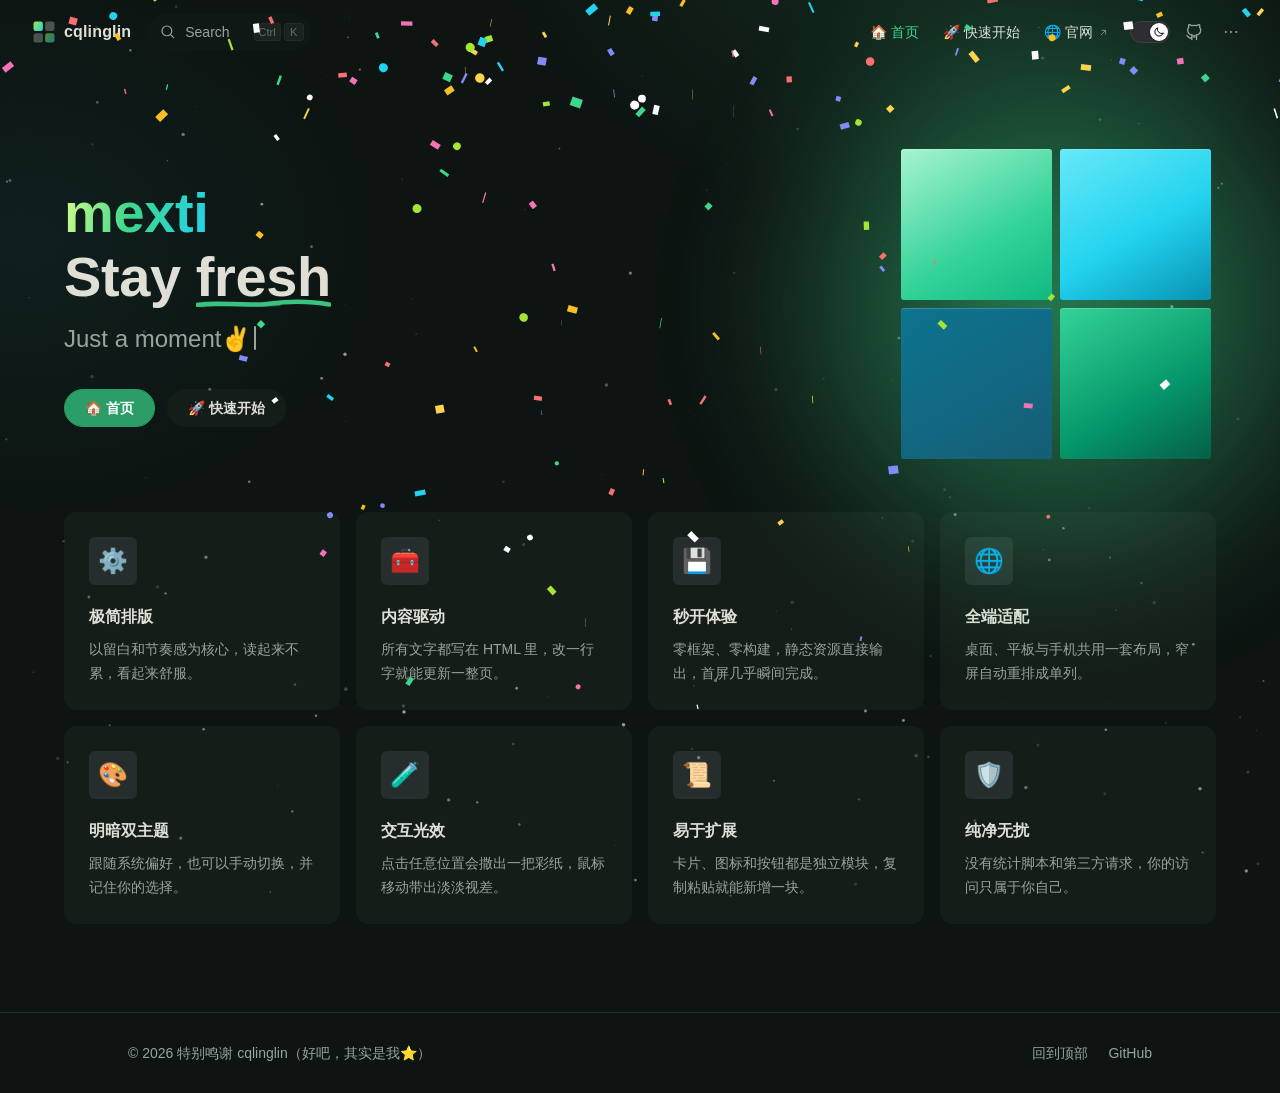
==== commit 6cc1b83d: "Add CNAME for cqlinglin.cn" ====
--- a/index.html
+++ b/index.html
@@ -3,10 +3,10 @@
 <head>
   <meta charset="utf-8">
   <meta name="viewport" content="width=device-width, initial-scale=1">
-  <title>VYRA · 个人主页</title>
-  <meta name="description" content="VYRA 的个人站点：星空背景、点击彩纸、特性卡片与明暗主题。纯静态，由 GitHub Pages 托管。">
+  <title>mexti · 个人主页</title>
+  <meta name="description" content="mexti · 个人主页">
   <meta name="theme-color" content="#0d1411">
-  <meta property="og:title" content="VYRA · 个人主页">
+  <meta property="og:title" content="mexti · 个人主页">
   <meta property="og:description" content="属于你的数字自留地。">
   <meta property="og:type" content="website">
   <link rel="icon" href="assets/img/favicon.svg" type="image/svg+xml">
@@ -51,12 +51,12 @@
           <rect x="2" y="17.5" width="12.5" height="12.5" rx="3" fill="currentColor" opacity=".3"></rect>
           <rect x="17.5" y="17.5" width="12.5" height="12.5" rx="3" fill="url(#lg)" opacity=".55"></rect>
         </svg>
-        <span>VYRA</span>
+        <span>cqlinglin</span>
       </a>
 
       <button class="nav-search" id="searchTrigger" type="button" aria-haspopup="dialog">
         <svg viewBox="0 0 24 24" aria-hidden="true"><circle cx="10.5" cy="10.5" r="6.5"></circle><path d="m19.5 19.5-4-4"></path></svg>
-        <span class="search-text">搜索</span>
+        <span class="search-text">Search</span>
         <span class="search-keys"><kbd>Ctrl</kbd><kbd>K</kbd></span>
       </button>
 
@@ -147,11 +147,11 @@
       <div class="hero-container">
         <div class="hero-main">
           <h1 class="heading">
-            <span class="name">VYRA</span>
-            <span class="text">个人<span class="mark">主页</span></span>
+            <span class="name">mexti</span>
+            <span class="text">Stay <span class="mark">fresh</span></span>
           </h1>
-          <p class="tagline" data-text="安静、轻快，还带一点小惊喜 🎉">
-            <span id="typeText">安静、轻快，还带一点小惊喜 🎉</span><span class="caret" aria-hidden="true"></span>
+          <p class="tagline" data-text="Just a moment✌️">
+            <span id="typeText">Just a moment✌️</span><span class="caret" aria-hidden="true"></span>
           </p>
           <div class="actions">
             <a class="btn brand" href="#features">🏠 首页</a>
@@ -236,7 +236,7 @@
 
   <footer class="footer">
     <div class="footer-inner">
-      <p class="footer-text">© <span id="year">2026</span> VYRA · 由 GitHub Pages 托管</p>
+      <p class="footer-text">© <span id="year">2026</span> 特别鸣谢 cqlinglin（好吧，其实是我⭐）</p>
       <p class="footer-links">
         <a href="#top">回到顶部</a>
         <a href="https://github.com/cqlinglin" target="_blank" rel="noopener">GitHub</a>
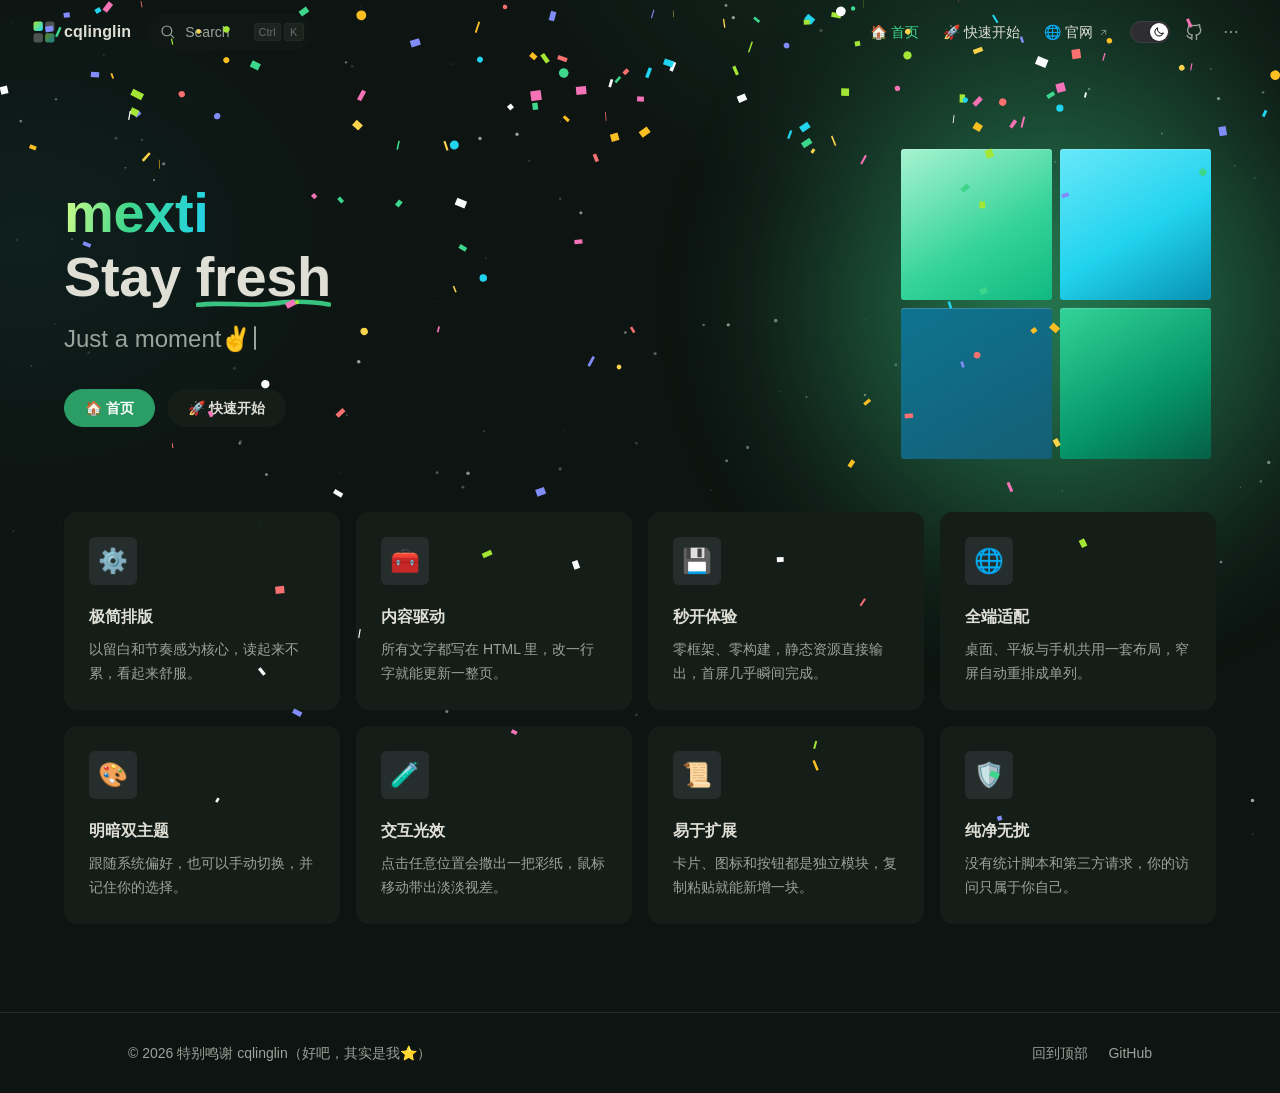
==== commit 2559560f: "Make feature cards clickable links" ====
--- a/index.html
+++ b/index.html
@@ -172,62 +172,62 @@
     <section class="features" id="features">
       <div class="features-container">
         <div class="items">
-          <!-- 想改内容：改 h2 与 p；加一张卡就复制整个 <div class="item"> -->
-          <div class="item">
-            <article class="box">
+          <!-- 想改内容：改 h2 与 p；加一张卡就复制整个 <div class="item">；把 href="#" 换成要跳转的地址，整张卡片可点击 -->
+          <div class="item">
+            <a class="box" href="#">
               <div class="icon">⚙️</div>
               <h2 class="title">极简排版</h2>
               <p class="details">以留白和节奏感为核心，读起来不累，看起来舒服。</p>
-            </article>
-          </div>
-          <div class="item">
-            <article class="box">
+            </a>
+          </div>
+          <div class="item">
+            <a class="box" href="#">
               <div class="icon">🧰</div>
               <h2 class="title">内容驱动</h2>
               <p class="details">所有文字都写在 HTML 里，改一行字就能更新一整页。</p>
-            </article>
-          </div>
-          <div class="item">
-            <article class="box">
+            </a>
+          </div>
+          <div class="item">
+            <a class="box" href="#">
               <div class="icon">💾</div>
               <h2 class="title">秒开体验</h2>
               <p class="details">零框架、零构建，静态资源直接输出，首屏几乎瞬间完成。</p>
-            </article>
-          </div>
-          <div class="item">
-            <article class="box">
+            </a>
+          </div>
+          <div class="item">
+            <a class="box" href="#">
               <div class="icon">🌐</div>
               <h2 class="title">全端适配</h2>
               <p class="details">桌面、平板与手机共用一套布局，窄屏自动重排成单列。</p>
-            </article>
-          </div>
-          <div class="item">
-            <article class="box">
+            </a>
+          </div>
+          <div class="item">
+            <a class="box" href="#">
               <div class="icon">🎨</div>
               <h2 class="title">明暗双主题</h2>
               <p class="details">跟随系统偏好，也可以手动切换，并记住你的选择。</p>
-            </article>
-          </div>
-          <div class="item">
-            <article class="box">
+            </a>
+          </div>
+          <div class="item">
+            <a class="box" href="#">
               <div class="icon">🧪</div>
               <h2 class="title">交互光效</h2>
               <p class="details">点击任意位置会撒出一把彩纸，鼠标移动带出淡淡视差。</p>
-            </article>
-          </div>
-          <div class="item">
-            <article class="box">
+            </a>
+          </div>
+          <div class="item">
+            <a class="box" href="#">
               <div class="icon">📜</div>
               <h2 class="title">易于扩展</h2>
               <p class="details">卡片、图标和按钮都是独立模块，复制粘贴就能新增一块。</p>
-            </article>
-          </div>
-          <div class="item">
-            <article class="box">
+            </a>
+          </div>
+          <div class="item">
+            <a class="box" href="#">
               <div class="icon">🛡️</div>
               <h2 class="title">纯净无扰</h2>
               <p class="details">没有统计脚本和第三方请求，你的访问只属于你自己。</p>
-            </article>
+            </a>
           </div>
         </div>
       </div>
--- a/assets/css/style.css
+++ b/assets/css/style.css
@@ -796,6 +796,7 @@
 }
 
 .box {
+  position: relative;
   display: flex;
   flex-direction: column;
   height: 100%;
@@ -803,12 +804,57 @@
   border: 1px solid var(--bg-soft);
   border-radius: 12px;
   background: var(--bg-soft);
-  transition: border-color 0.25s, background-color 0.25s, transform 0.25s var(--ease);
-}
-
-.box:hover {
+  cursor: pointer;
+  transition: border-color 0.25s, background-color 0.25s, transform 0.25s var(--ease),
+    box-shadow 0.25s;
+}
+
+.box:hover,
+.box:focus-visible {
   border-color: var(--brand-1);
   transform: translateY(-2px);
+  box-shadow: 0 12px 28px -18px rgba(0, 0, 0, 0.6);
+}
+
+.box:focus-visible {
+  outline: 2px solid var(--brand-1);
+  outline-offset: 3px;
+}
+
+/* 右上角的跳转小箭头，悬停时出现 */
+.box::after {
+  content: "↗";
+  position: absolute;
+  top: 16px;
+  right: 16px;
+  display: grid;
+  place-items: center;
+  width: 26px;
+  height: 26px;
+  border-radius: 50%;
+  background: var(--press);
+  color: var(--brand-1);
+  font-size: 13px;
+  line-height: 1;
+  opacity: 0;
+  transform: translate(-4px, 4px);
+  transition: opacity 0.2s ease, transform 0.2s ease;
+  pointer-events: none;
+}
+
+.box:hover::after,
+.box:focus-visible::after {
+  opacity: 1;
+  transform: none;
+}
+
+.box .title {
+  transition: color 0.2s ease;
+}
+
+.box:hover .title,
+.box:focus-visible .title {
+  color: var(--brand-1);
 }
 
 .box .icon {
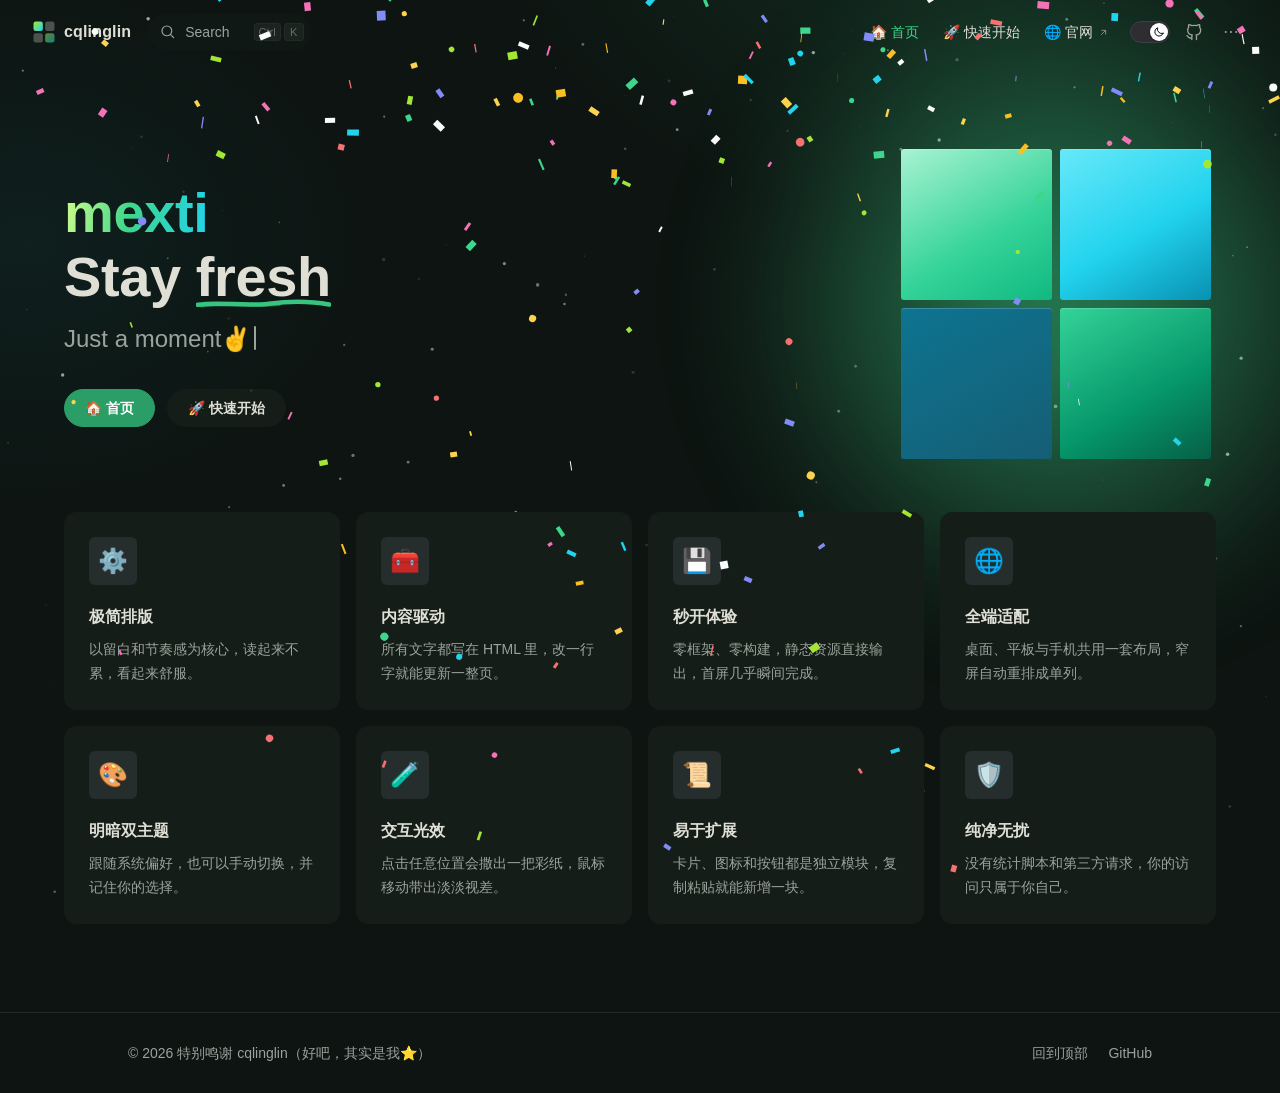
==== commit 16013985: "Support image/SVG icons in card tiles" ====
--- a/index.html
+++ b/index.html
@@ -173,6 +173,11 @@
       <div class="features-container">
         <div class="items">
           <!-- 想改内容：改 h2 与 p；加一张卡就复制整个 <div class="item">；把 href="#" 换成要跳转的地址，整张卡片可点击 -->
+          <!-- 左上角图标有三种写法，随便混用：
+               1) 字符/emoji：  <div class="icon">⚙️</div>
+               2) 图片文件：    <div class="icon"><img src="assets/img/icons/gear.svg" alt=""></div>
+               3) 内联 SVG：    <div class="icon"><svg viewBox="0 0 24 24" fill="none" stroke="currentColor" stroke-width="1.7"><path d="..."/></svg></div>
+          -->
           <div class="item">
             <a class="box" href="#">
               <div class="icon">⚙️</div>
--- a/assets/css/style.css
+++ b/assets/css/style.css
@@ -868,7 +868,20 @@
   background: var(--press);
   font-size: 24px;
   line-height: 1;
-}
+  flex-shrink: 0;
+  overflow: hidden;
+}
+
+/* 图标文件 / 内联 SVG 和 emoji 共用这个 48px 的底板 */
+.box .icon img,
+.box .icon svg {
+  width: 24px;
+  height: 24px;
+  display: block;
+  object-fit: contain;
+}
+
+/* 内联 SVG 想跟随文字颜色时，在 SVG 上写 fill="currentColor" 或 stroke="currentColor" */
 
 .box .title {
   font-size: 16px;
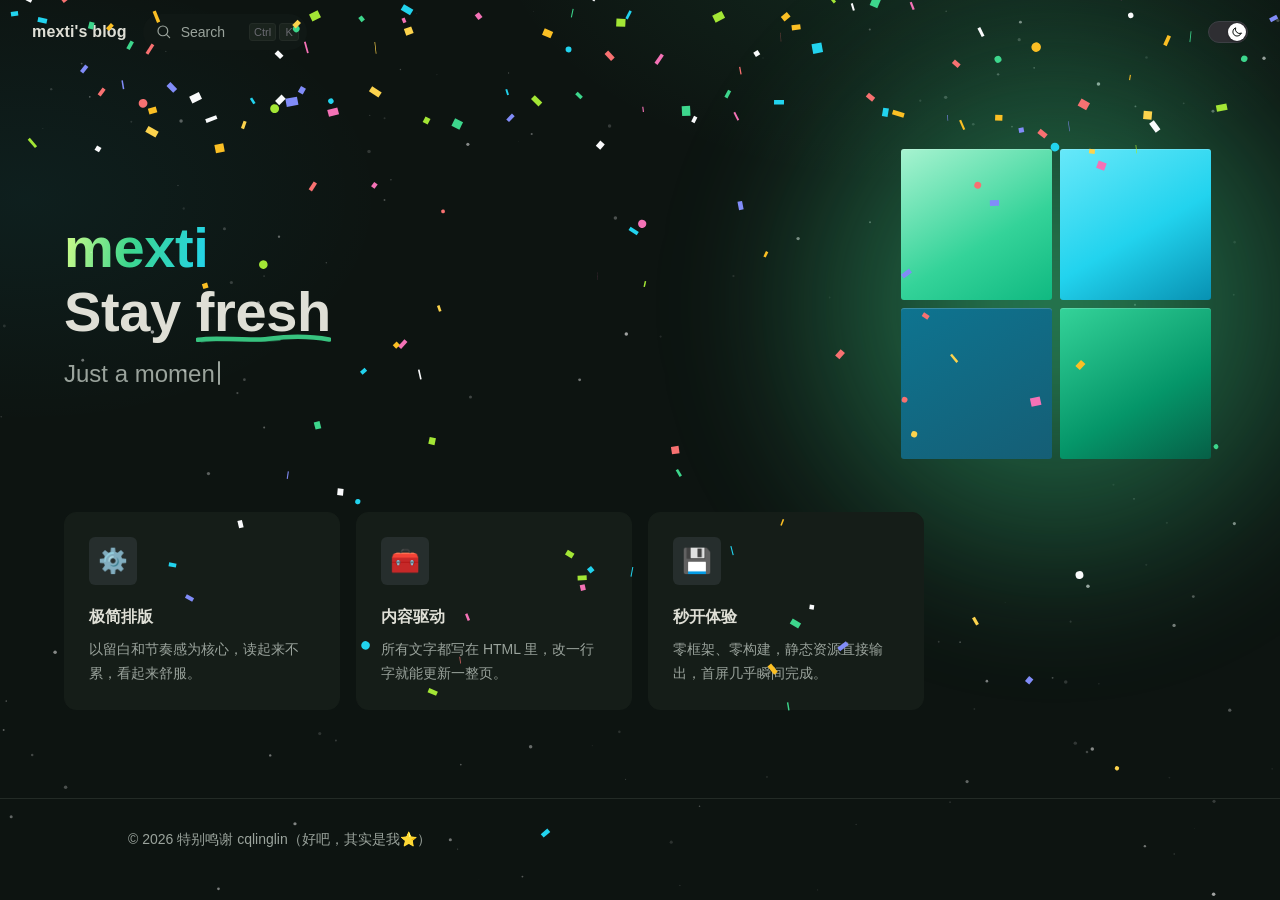
==== commit 47e381b0: "Add files via upload" ====
--- a/index.html
+++ b/index.html
@@ -7,9 +7,9 @@
   <meta name="description" content="mexti · 个人主页">
   <meta name="theme-color" content="#0d1411">
   <meta property="og:title" content="mexti · 个人主页">
-  <meta property="og:description" content="属于你的数字自留地。">
+  <meta property="og:description" content="我的数字自留地">
   <meta property="og:type" content="website">
-  <link rel="icon" href="assets/img/favicon.svg" type="image/svg+xml">
+  <link rel="icon" href="标签页图标" type="image/svg+xml">
   <link rel="stylesheet" href="assets/css/style.css">
   <script>
     // 首帧前定主题，避免刷新闪白；默认深色，?theme=light 可预览浅色
@@ -39,7 +39,7 @@
   <header class="nav" id="nav">
     <div class="nav-bar">
       <a class="nav-title" href="#top" aria-label="回到首页">
-        <svg class="nav-logo" viewBox="0 0 32 32" aria-hidden="true">
+ <!-- 不要logo了      <svg class="nav-logo" viewBox="0 0 32 32" aria-hidden="true">
           <defs>
             <linearGradient id="lg" x1="0" y1="0" x2="1" y2="1">
               <stop offset="0" stop-color="#a3e635"></stop>
@@ -50,8 +50,9 @@
           <rect x="17.5" y="2" width="12.5" height="12.5" rx="3" fill="currentColor" opacity=".3"></rect>
           <rect x="2" y="17.5" width="12.5" height="12.5" rx="3" fill="currentColor" opacity=".3"></rect>
           <rect x="17.5" y="17.5" width="12.5" height="12.5" rx="3" fill="url(#lg)" opacity=".55"></rect>
-        </svg>
-        <span>cqlinglin</span>
+        </svg>    
+-->
+        <span>mexti's blog</span>
       </a>
 
       <button class="nav-search" id="searchTrigger" type="button" aria-haspopup="dialog">
@@ -60,6 +61,7 @@
         <span class="search-keys"><kbd>Ctrl</kbd><kbd>K</kbd></span>
       </button>
 
+<!--   右上角导航栏
       <div class="nav-content">
         <nav class="nav-menu" aria-label="主导航">
           <a class="nav-link active" href="#top"><span>🏠 首页</span></a>
@@ -69,9 +71,9 @@
             <svg class="link-icon" viewBox="0 0 24 24" aria-hidden="true"><path d="M8 16 16 8M9 8h7v7"></path></svg>
           </a>
         </nav>
-
-        <!-- 明暗开关：40×22 胶囊，滑块里带日/月图标 -->
-        <div class="nav-appearance">
+-->
+        <!-- 明暗开关：40×22 胶囊，滑块里带日/月图标 --> <!-- <div class="nav-appearance"> 为居左对齐     nav-content则居右-->
+        <div class="nav-content">
           <button class="switch" id="themeToggle" type="button" role="switch" aria-checked="false" aria-label="切换深浅模式" title="切换深浅模式">
             <span class="check">
               <span class="icon">
@@ -87,6 +89,7 @@
           </button>
         </div>
 
+<!--  右上角Github图标
         <a class="nav-social" href="https://github.com/cqlinglin/cqlinglin.github.io" target="_blank" rel="noopener" aria-label="GitHub 仓库" title="GitHub 仓库">
           <svg viewBox="0 0 24 24" aria-hidden="true"><path d="M9 19c-4 1.2-4-2.2-5.5-2.7M15 21v-3.4c0-1 .1-1.4-.5-2 2.8-.3 5.5-1.4 5.5-6a4.7 4.7 0 0 0-1.3-3.2 4.4 4.4 0 0 0-.1-3.3s-1.1-.3-3.4 1.3a11.6 11.6 0 0 0-6 0C6.9 2.8 5.8 3.1 5.8 3.1a4.4 4.4 0 0 0-.1 3.3A4.7 4.7 0 0 0 4.4 9.6c0 4.6 2.7 5.7 5.5 6-.5.5-.5 1-.5 1.9V21"></path></svg>
         </a>
@@ -115,7 +118,7 @@
             </div>
           </div>
         </div>
-
+-->
         <button class="hamburger" id="menuBtn" type="button" aria-label="菜单" aria-expanded="false" aria-controls="navScreen">
           <span></span><span></span><span></span>
         </button>
@@ -153,10 +156,11 @@
           <p class="tagline" data-text="Just a moment✌️">
             <span id="typeText">Just a moment✌️</span><span class="caret" aria-hidden="true"></span>
           </p>
-          <div class="actions">
-            <a class="btn brand" href="#features">🏠 首页</a>
-            <a class="btn alt" href="#features">🚀 快速开始</a>
-          </div>
+         <!-- 小卡片卡片上面的用不到，先注释了-------------------
+           <div class="actions">
+            <a class="btn brand" href="#features">卡片上面的</a>
+            <a class="btn alt" href="#features">卡片上面的</a>
+          </div> -->
         </div>
 
         <div class="hero-image" aria-hidden="true">
@@ -199,6 +203,7 @@
               <p class="details">零框架、零构建，静态资源直接输出，首屏几乎瞬间完成。</p>
             </a>
           </div>
+          <!-- 用不到，先注释了
           <div class="item">
             <a class="box" href="#">
               <div class="icon">🌐</div>
@@ -233,7 +238,7 @@
               <h2 class="title">纯净无扰</h2>
               <p class="details">没有统计脚本和第三方请求，你的访问只属于你自己。</p>
             </a>
-          </div>
+          </div>  -->
         </div>
       </div>
     </section>
@@ -243,8 +248,11 @@
     <div class="footer-inner">
       <p class="footer-text">© <span id="year">2026</span> 特别鸣谢 cqlinglin（好吧，其实是我⭐）</p>
       <p class="footer-links">
+<!--用不到，先注释了
         <a href="#top">回到顶部</a>
         <a href="https://github.com/cqlinglin" target="_blank" rel="noopener">GitHub</a>
+
+-->
       </p>
     </div>
   </footer>
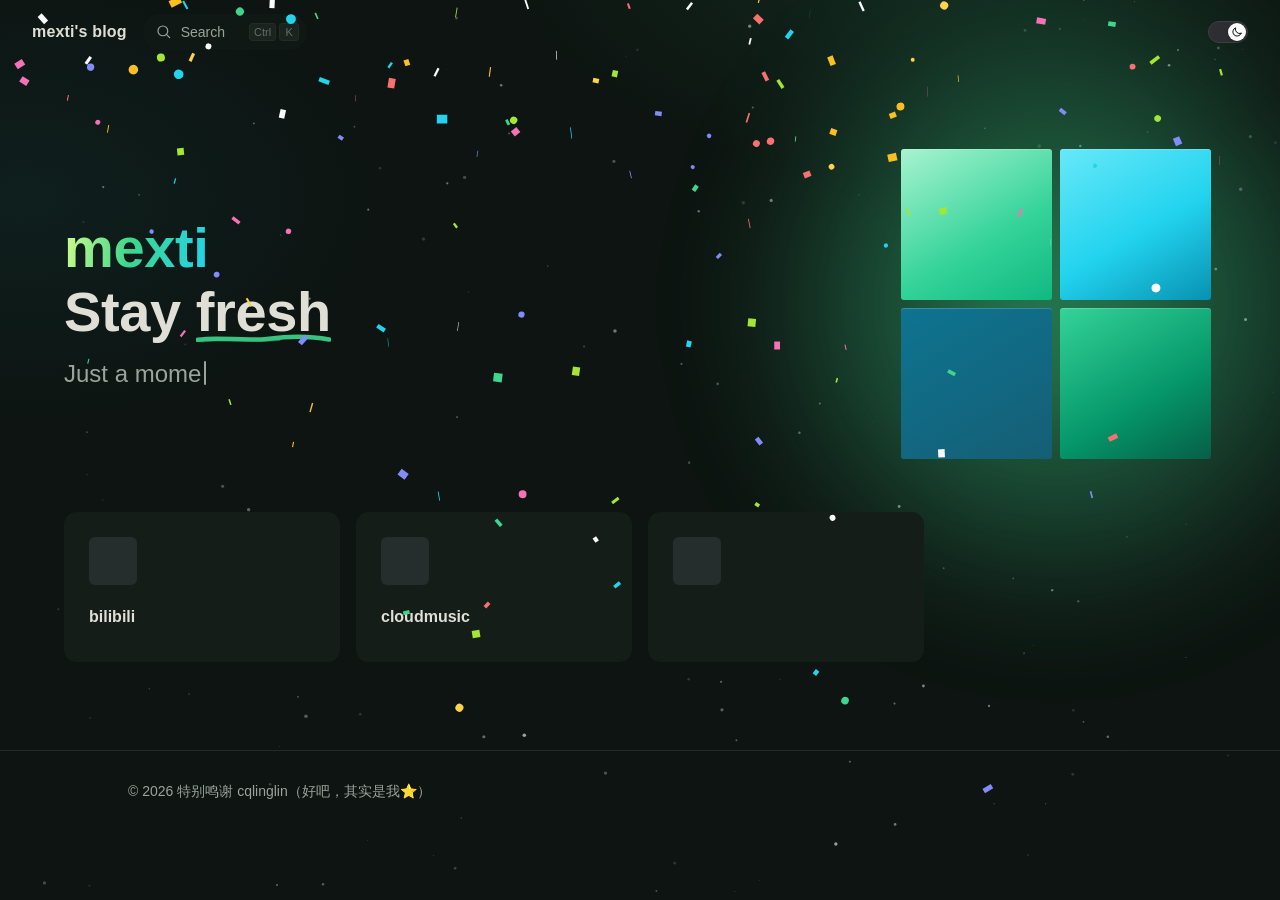
==== commit 59c829bf: "Add files via upload" ====
--- a/index.html
+++ b/index.html
@@ -183,24 +183,24 @@
                3) 内联 SVG：    <div class="icon"><svg viewBox="0 0 24 24" fill="none" stroke="currentColor" stroke-width="1.7"><path d="..."/></svg></div>
           -->
           <div class="item">
-            <a class="box" href="#">
-              <div class="icon">⚙️</div>
-              <h2 class="title">极简排版</h2>
-              <p class="details">以留白和节奏感为核心，读起来不累，看起来舒服。</p>
-            </a>
-          </div>
-          <div class="item">
-            <a class="box" href="#">
-              <div class="icon">🧰</div>
-              <h2 class="title">内容驱动</h2>
-              <p class="details">所有文字都写在 HTML 里，改一行字就能更新一整页。</p>
-            </a>
-          </div>
-          <div class="item">
-            <a class="box" href="#">
-              <div class="icon">💾</div>
-              <h2 class="title">秒开体验</h2>
-              <p class="details">零框架、零构建，静态资源直接输出，首屏几乎瞬间完成。</p>
+            <a class="box" href="https://space.bilibili.com/1943519795">
+              <div class="icon"></div>
+              <h2 class="title">bilibili</h2>
+              <p class="details"></p>
+            </a>
+          </div>
+          <div class="item">
+            <a class="box" href="https://music.163.com/#/user/home?id=6472348140">
+              <div class="icon"></div>
+              <h2 class="title">cloudmusic</h2>
+              <p class="details"></p>
+            </a>
+          </div>
+          <div class="item">
+            <a class="box" href="#">
+              <div class="icon"></div>
+              <h2 class="title"></h2>
+              <p class="details"></p>
             </a>
           </div>
           <!-- 用不到，先注释了
